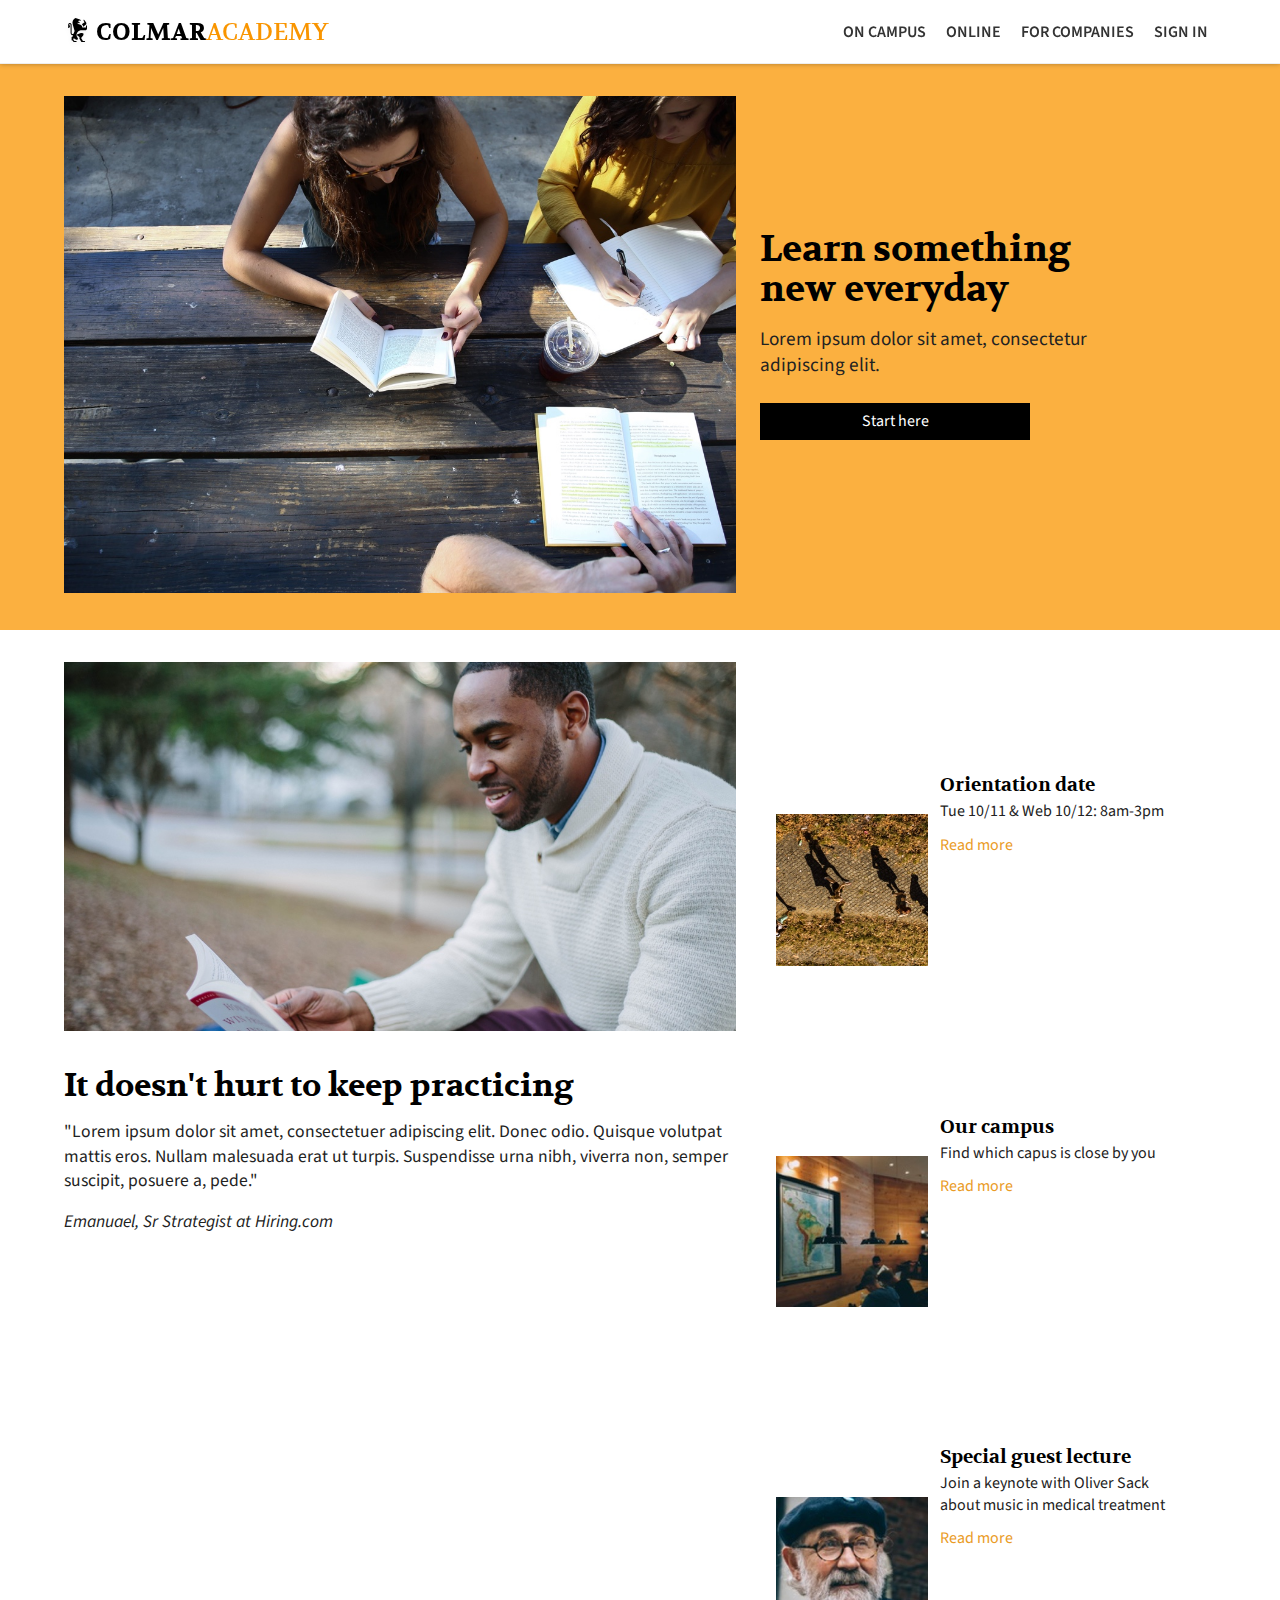
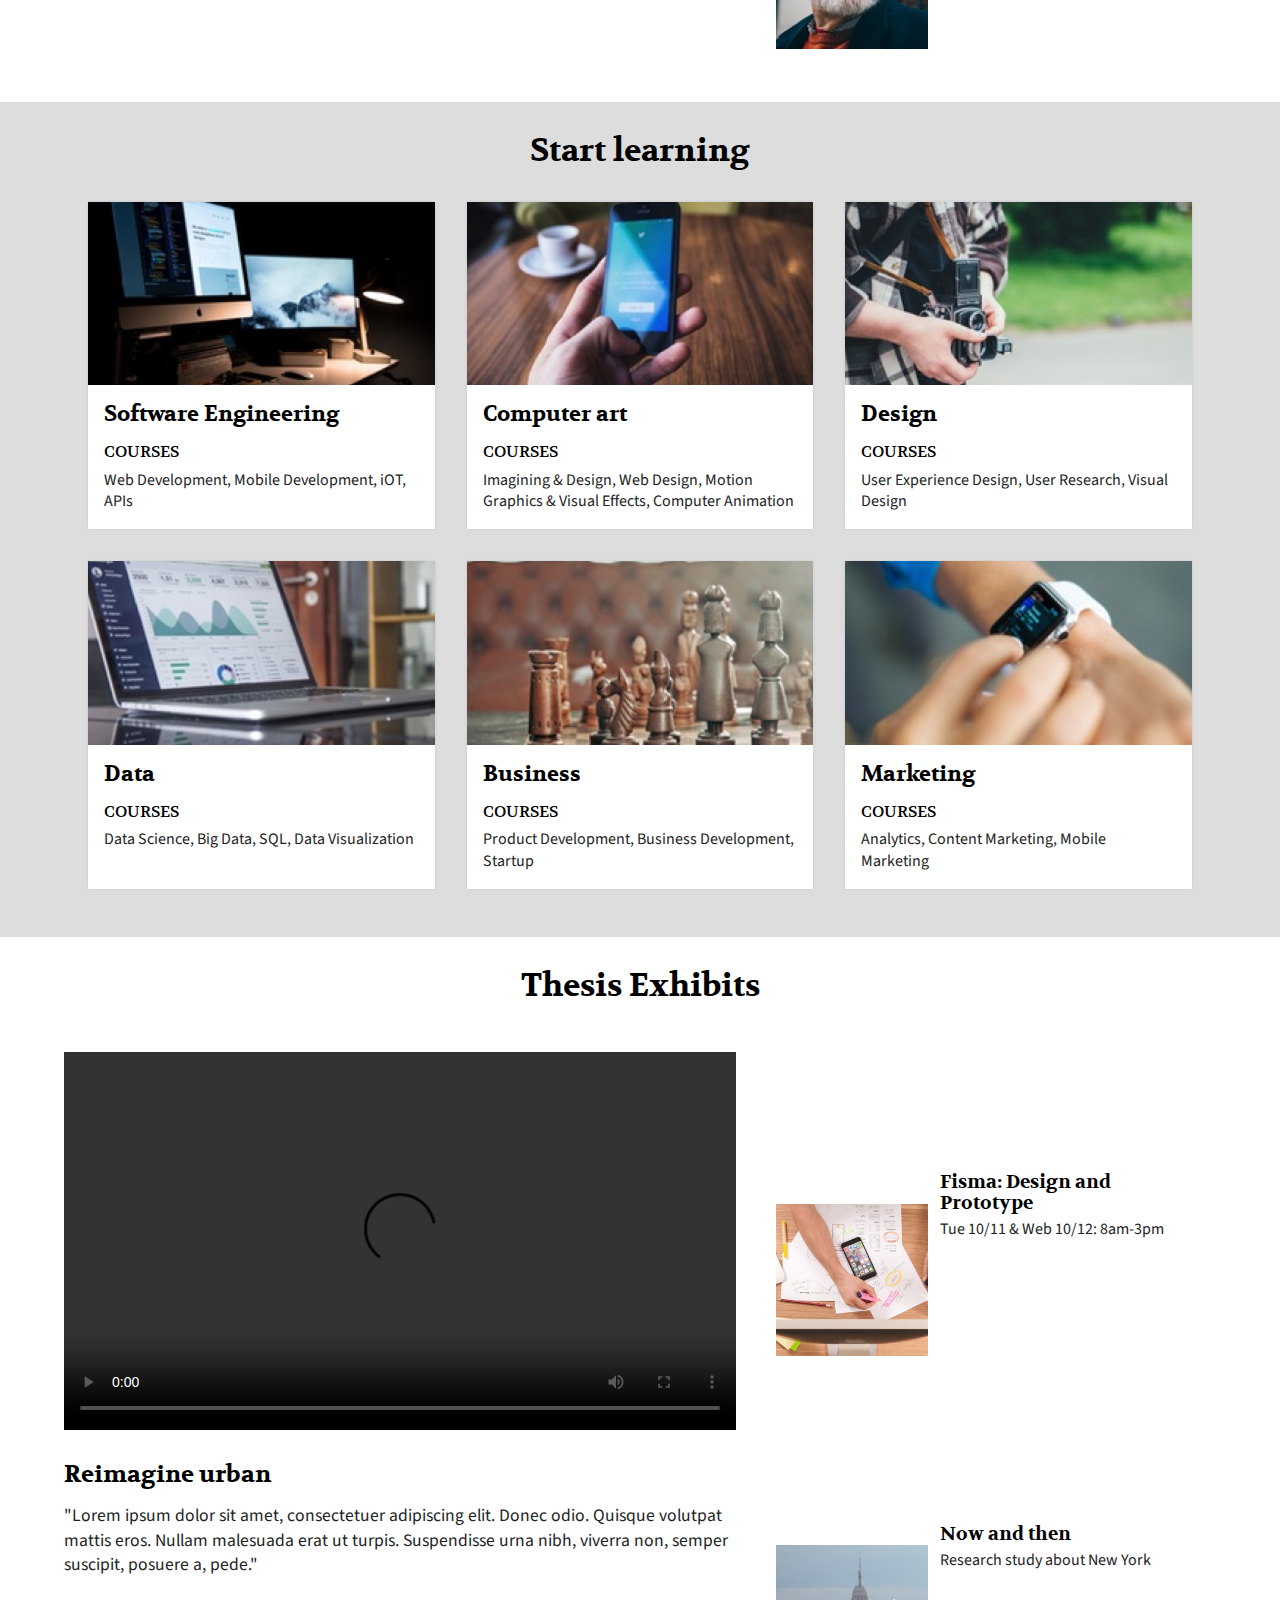
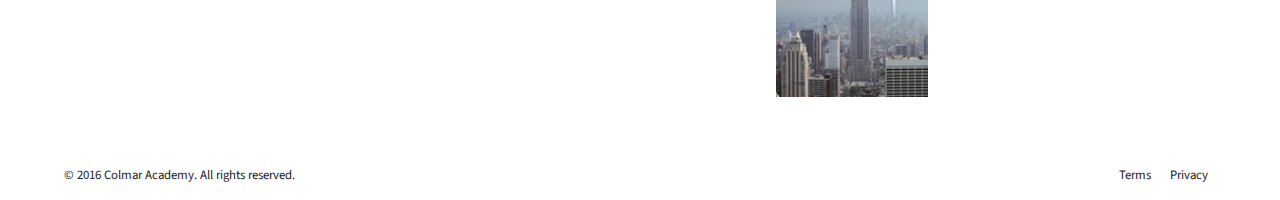
==== 04-colmar-academy/index.html @ 9c374e3a "Codecademy generated from the project submission page." ====
<!DOCTYPE html>
<html lang="en">
  
<head>
<meta charset="utf-8"/>
  <title>Colmar Academy: Learn Something New Every Day</title>
	<link href="https://fonts.googleapis.com/css?family=Source+Sans+Pro:400,400i,600,700|Volkhov:400,700" rel="stylesheet">
	<link href="resources/css/style.css" rel="stylesheet" type="text/css">
    
  <!-- Real Favicon Generator-->
  <link rel="apple-touch-icon" sizes="180x180" href="resources/img/favicons/apple-touch-icon.png">
  <link rel="icon" type="image/png" sizes="32x32" href="resources/img/favicons/favicon-32x32.png">
  <link rel="icon" type="image/png" sizes="16x16" href="resources/img/favicons/favicon-16x16.png">
  <link rel="manifest" href="resources/img/favicons/manifest.json">
  <link rel="mask-icon" href="resources/img/favicons/safari-pinned-tab.svg" color="#fbb040">
  <link rel="shortcut icon" href="resources/img/favicons/favicon.ico">
  <meta name="apple-mobile-web-app-title" content="ColmarAcademy">
  <meta name="application-name" content="ColmarAcademy">
  <meta name="msapplication-config" content="resources/img/favicons/browserconfig.xml">
  <meta name="theme-color" content="#ffffff">
</head>

<body>
  
	<a class="accessible-skip" href="#wrapper">Skip navigation</a>
  
	<header class="layer" id="siteHeader">
		<div class="inner cf">
			
      <h1 id="siteLogo"><a href="/" ><span id="colmar">Colmar</span><span id="academy">Academy</span></a></h1>
			
      <nav>
				<ul>
					<li id="nav-campus"><a href="#"><span class="text">On Campus</span></a></li>
					<li id="nav-online"><a href="#"><span class="text">Online</span></a></li>
					<li id="nav-companies"><a href="#"><span class="text">For Companies</span></a></li>
					<li id="nav-signin"><a href="#"><span class="text">Sign In</span></a></li>
				</ul>
			</nav>
      
		</div>
	</header>
  
	<div id="wrapper">
    
		<div class="layer cf" id="hero">
			<div class="inner cf">
				<div class="main"><img alt="three students stying at a picnic table" src="resources/img/banner.jpg"></div>
				<div class="aside">
					<h2>Learn something new everyday</h2>
					<p>Lorem ipsum dolor sit amet, consectetur adipiscing elit.</p><a class="button" href="#">Start here</a>
				</div>
			</div>
		</div><!-- end hero -->
    
		<div class="layer sixtyForty cf" id="intro">
			<div class="inner cf">
        
				<div class="main">
          
					<img alt="man reading a book outdoors and smiling" src="resources/img/information-main.jpg">
					<h2>It doesn't hurt to keep practicing</h2>
					<blockquote>
						<p>"Lorem ipsum dolor sit amet, consectetuer adipiscing elit. Donec odio. Quisque volutpat mattis eros. Nullam malesuada erat ut turpis. Suspendisse urna nibh, viverra non, semper suscipit, posuere a, pede."</p><cite>Emanuael, Sr Strategist at Hiring.com</cite>
					</blockquote>
				</div>
				<div class="aside">
          
					<div class="item" id="orientation">
						<div class="image"><img alt="" src="resources/img/information-orientation.jpg"></div>
						<div class="text">
							<h3>Orientation date</h3>
							<p>Tue 10/11 & Web 10/12: 8am-3pm</p><a class="readMore" href="#">Read more</a>
						</div>
					</div>
          
					<div class="item" id="campus">
						<div class="image"><img alt="" src="resources/img/information-campus.jpg"></div>
						<div class="text">
							<h3>Our campus</h3>
							<p>Find which capus is close by you</p><a class="readMore" href="#">Read more</a>
						</div>
					</div>
          
					<div class="item" id="lecture">
						<div class="image"><img alt="" src="resources/img/information-guest-lecture.jpg"></div>
						<div class="text">
							<h3>Special guest lecture</h3>
							<p>Join a keynote with Oliver Sack about music in medical treatment</p><a class="readMore" href="#">Read more</a>
						</div>
					</div>
          
				</div>
        
			</div>
		</div><!-- end intro -->
    
		<div class="layer pv cf" id="programs">
			<div class="inner cf">
				<h2>Start learning</h2>
				<ul id="programList">
          
					<li class="program">
						<a href="#"><span class=""><img alt="Web developer's desk with dual monitors" src="resources/img/course-software.jpg"></span>
						<div class="text">
							<h3>Software Engineering</h3>
							<h4>Courses</h4>
							<ul class="courseList">
								<li>Web Development</li>
								<li>Mobile Development</li>
								<li>iOT</li>
								<li>APIs</li>
							</ul>
						</div>
            </a>
					</li>
          
					<li class="program">
						<a href="#"><span class=""><img alt="hand holding a mobile phone in a coffee shop" src="resources/img/course-computer-art.jpg"></span>
						<div class="text">
							<h3>Computer art</h3>
							<h4>Courses</h4>
							<ul class="courseList">
								<li>Imagining & Design</li>
								<li>Web Design</li>
								<li>Motion Graphics & Visual Effects</li>
								<li>Computer Animation</li>
							</ul>
						</div>
            </a>
					</li>
          
					<li class="program">
						<a href="#"><span class=""><img alt="hands holding a twin-lens reflex camera" src="resources/img/course-design.jpg"></span>
						<div class="text">
							<h3>Design</h3>
							<h4>Courses</h4>
							<ul class="courseList">
								<li>User Experience Design</li>
								<li>User Research</li>
								<li>Visual Design</li>
							</ul>
						</div>
            </a>
            
					</li>
					<li class="program">
						<a href="#"><span class=""><img alt="a laptop displaying analytics data" src="resources/img/course-data.jpg"></span>
						<div class="text">
							<h3>Data</h3>
							<h4>Courses</h4>
							<ul class="courseList">
								<li>Data Science</li>
								<li>Big Data</li>
								<li>SQL</li>
								<li>Data Visualization</li>
							</ul>
						</div></a>
					</li>
          
					<li class="program">
						<a href="#"><span class=""><img alt="a chess board with antique stone pieces" src="resources/img/course-business.jpg"></span>
						<div class="text">
							<h3>Business</h3>
							<h4>Courses</h4>
							<ul class="courseList">
								<li>Product Development</li>
								<li>Business Development</li>
								<li>Startup</li>
							</ul>
						</div></a>
					</li>
          
					<li class="program">
						<a href="#"><span class=""><img alt="a woman interacts with a smart watch on her wrist" src="resources/img/course-marketing.jpg"></span>
						<div class="text">
							<h3>Marketing</h3>
							<h4>Courses</h4>
							<ul class="courseList">
								<li>Analytics</li>
								<li>Content Marketing</li>
								<li>Mobile Marketing</li>
							</ul>
						</div></a>
					</li>
          
				</ul>
			</div>
		</div><!-- end programs -->
    
		<div class="layer sixtyForty cf" id="thesis">
			<div class="inner cf">
				<h2>Thesis Exhibits</h2>
        
				<div class="main">
					<div class="videoWrap">
						<video controls="" height="1080" width="1920"><source src="resources/vid/thesis.mp4" type="video/mp4"> Your browser does not support the video tag.</video>
					</div>
					<h3>Reimagine urban</h3>
					<blockquote>
						<p>"Lorem ipsum dolor sit amet, consectetuer adipiscing elit. Donec odio. Quisque volutpat mattis eros. Nullam malesuada erat ut turpis. Suspendisse urna nibh, viverra non, semper suscipit, posuere a, pede."</p>
					</blockquote>
				</div>
        
				<div class="aside">
          
					<div class="item" id="fisma">
						<div class="image"><img alt="a student reviewing responsive website wireframes" src="resources/img/thesis-fisma.jpg"></div>
						<div class="text">
							<h4>Fisma: Design and Prototype</h4>
							<p>Tue 10/11 & Web 10/12: 8am-3pm</p>
						</div>
					</div>
          
					<div class="item" id="now-and-then">
						<div class="image"><img alt="hi altitude view of the empire state building" src="resources/img/thesis-now-and-then.jpg"></div>
						<div class="text">
							<h4>Now and then</h4>
							<p>Research study about New York</p>
						</div>
					</div>
          
				</div>
        
			</div>
		</div><!-- end thesis -->
    
		<footer class="layer" id="footer">
			<div class="inner cf">
				<small>&copy; 2016 Colmar Academy. All&nbsp;rights&nbsp;reserved.</small>
				<nav>
					<a href="#">Terms</a>
          <a href="#">Privacy</a>
				</nav>
			</div>
		</footer>
	</div><!-- end footer -->
  
</body>
</html>
---- 04-colmar-academy/resources/css/style.css ----
/*********************************************
	Theme Name: Colmar Academy - 
	Description: Codecademy Capstone Project
	Author: Daniel Lamb
	Author URI: http://www.quicksheep.com/
	Version: 2017.11.04
*********************************************/

/* Meyer reset */
html,body,div,span,applet,object,iframe,h1,h2,h3,h4,h5,h6,p,blockquote,pre,a,abbr,acronym,address,big,cite,code,del,dfn,em,img,ins,kbd,q,s,samp,small,strike,strong,sub,sup,tt,var,b,u,i,center,dl,dt,dd,ol,ul,li,fieldset,form,label,legend,table,caption,tbody,tfoot,thead,tr,th,td,article,aside,canvas,details,embed,figure,figcaption,footer,header,hgroup,menu,nav,output,ruby,section,summary,time,mark,audio,video{border:0;font-size:100%;font:inherit;vertical-align:baseline;margin:0;padding:0}article,aside,details,figcaption,figure,footer,header,hgroup,menu,nav,section{display:block}body{line-height:1}ol,ul{list-style:none}blockquote,q{quotes:none}blockquote:before,blockquote:after,q:before,q:after{content:none}table{border-collapse:collapse;border-spacing:0}nav, section, aside { display: block; outline: none; }

/* clearfix ------------ */

.cf:after {
	visibility: hidden;
	display: block;
	font-size: 0;
	content: " ";
	clear: both;
	height: 0;
}
* html .cf {
	zoom: 1;
}
/* IE6 */

*:first-child+html .cf {
	zoom: 1;
}
/* IE7 */

/*********************************************
	Core Structure */

.accessible-skip {
	display: none;
}
/* wrap outer */

.layer {
	text-align: center;
	box-sizing: border-box;
}
/* wrap inner */

.layer .inner {
	margin-left: auto;
	margin-right: auto;
	text-align: left;
	max-width: 1200px;
}
/* pad vertical */

.pv {
	padding-top: 32px;
	padding-bottom: 32px;
}
/* pad vertical */

.ph {
	padding-left: 32px;
	padding-right: 32px;
}
/*********************************************
	Standard Type */

body {
	font-size: 16px;
	line-height: 1.35;
	color: #222;
}
h1 {
	font-weight: 700;
	font-family: 'Volkhov', serif;
	color: black;
}
h2,
h3,
h4,
h5,
h6 {
	font-weight: 700;
	font-family: 'Volkhov', serif;
	line-height: 1.1;
	color: black;
	margin: 32px 0 16px;
	margin: 2rem 0 1rem;
}
h2 {
	font-size: 32px;
	font-size: 2rem;
}
h3 {
	font-size: 24px;
	font-size: 1.5rem;
}
p,
li,
cite,
small,
#wrapper a {
	font-family: 'Source Sans Pro', sans-serif;
	font-weight: 400;
}
a {
	text-decoration: none;
}
blockquote {
	font-size: 17.6px;
	font-size: 1.1rem;
}
blockquote p {
	margin-bottom: 16px;
	line-height: 1.4;
}
blockquote cite {
	font-style: italic;
}
.button {
	display: block;
	text-align: center;
	padding: 8px;
	background: black;
	color: white;
	text-decoration: none;
	margin: 24px 0;
	font-family: 'Volkhov', serif;
	font-weight: 700;
	widtH: 270px;
	max-width: 100%;
	box-sizing: border-box;
}
.button:hover {
	background: white;
	color: black;
}
.readMore {
	color: #ea9b26;
	font-weight: 600;
	text-decoration: none;
	display: inline-block;
	font-family: "source sans pro";
	padding: 2px 0;
	margin-top: 10px;
}
.readMore:hover {
	color: black;
	text-decoration: underline;
}
img {
	max-width: 100%;
}
/*********************************************
	major layer styles */

.sixtyForty .main {
	width: 60%;
	float: left;
}
.sixtyForty .aside {
	width: 40%;
	float: right;
}
@media only screen and (max-width: 480px) {
	.sixtyForty .main,
	.sixtyForty .aside {
		width: 100%;
		float: none;
	}
}
/*********************************************
	Logo */

#siteHeader {
	height: 64px;
	line-height: 64px;
	position: fixed;
	top: 0;
	left: 0;
	width: 100%;
	background: white;
	border-bottom: 1px solid #eee;
	box-shadow: 0 0 5px rgba(0, 0, 0, 0.3);
	z-index: 1000;
}
#wrapper {
	margin-top: 64px;
}
#siteHeader .inner {
	padding-left: 24px;
	padding-right: 24px;
	box-sizing: border-box;
}
#siteLogo {
	margin-top: 16px;
	displaY: inline-block;
	height: 32px;
	padding-left: 32px;
	background: url('../img/ic-logo.svg') top left no-repeat;
	line-height: 32px;
	text-transform: uppercase;
	font-size: 24px;
	font-size: 1.5rem;
	float: left;
}
#siteLogo a {
	color: inherit;
	width: 32px;
	height: 32px;
	display: inline-block;
}
#siteLogo a:hover {
	opacity: 0.66;
	-ms-filter: "progid:DXImageTransform.Microsoft.Alpha(Opacity=66)";
}
#colmar,
#academy {
	padding: 0;
}
#academy {
	color: #f99500;
	font-weight: 400;
}
/* videos ------------ */

.videoWrap {
	position: relative;
	padding-bottom: 56.25%;
	height: 0;
	overflow: hidden;
}
.videoWrap video {
	position: absolute;
	top: 0;
	left: 0;
	width: 100%;
	height: 100%;
}
/*********************************************
	Navigation */

#siteHeader nav {
	display: inline-block;
	float: right;
	height: 64px;
}
#siteHeader nav li {
	display: inline;
}
#siteHeader nav li a {
	font-family: 'source sans pro';
	font-weight: 600;
	text-transform: uppercase;
	color: #333;
	text-decoration: none;
	margin: 0 8px;
	line-height: 32px;
}
#siteHeader nav li a:hover {
	color: black;
	background-color: #FBB040;
}
/*********************************************
	Hero */

#hero {
	background: #FBB040;
}
#hero .inner {
	display: -webkit-box;
	display: -ms-flexbox;
	display: flex;
	-ms-flex-wrap: wrap;
	flex-wrap: wrap;
	width: 100%;
}
#hero .main {
	width: 60%;
	box-sizinG: border-box;
}
#hero .aside {
	width: 40%;
	-ms-flex-item-align: center;
	align-self: center;
	padding-right: 10%;
}
#hero h2 {
	margin-top: 0;
}
#hero h2,
#hero p {
	max-width: 400px;
}
#hero h2 {
	font-size: 36.8px;
	font-size: 2.3rem;
}
#hero p {
	font-size: 19.2px;
	font-size: 1.2rem;
}
/*********************************************
	Intro */

.main,
.aside {
	box-sizing: border-box;
}
.main {
	padding: 32px 24px;
}
.aside {
	padding: 32px 0;
}
.aside .item {
	display: -webkit-box;
	display: -ms-flexbox;
	display: flex;
	padding: 16px 30px 16px 16px;
}
.aside .item:first-child {
	padding-top: 0;
}
.aside .image {
	width: 35%;
	padding-top: 35%;
	-ms-flex-negative: 0;
	flex-shrink: 0;
}
.aside .text {
	padding: 0 10% 0 12px;
	-ms-flex-item-align: center;
	align-self: center;
}
.aside .text h3,
.aside .text h4 {
	margin-top: 0;
	margin-bottom: 4.8px;
	margin-bottom: 0.3rem;
	font-size: 19.2px;
	font-size: 1.2rem;
}
/*
.sixtyForty .aside {
	border-left: 1px solid #eee;
}
.sixtyForty .aside .item {
	 border-top: 1px solid #eee; 
}
*/

.sixtyForty .aside .item:first-child {
	border-top: none;
}

/*********************************************
	Programs */

#programs {
	padding-right: 72px;
	padding-left: 72px;
	background: #ddd;
}
#programs h2 {
	margin-top: 0;
	text-align: center;
}
#programList {
	display: -webkit-box;
	display: -ms-flexbox;
	display: flex;
	-webkit-box-align: stretch;
	-ms-flex-align: stretch;
	align-items: stretch;
	-webkit-box-pack: justify;
	-ms-flex-pack: justify;
	justify-content: space-between;
	-ms-flex-wrap: wrap;
	flex-wrap: wrap;
}
.program {
	-ms-flex-preferred-size: 300px;
	flex-basis: 300px;
	-webkit-box-flex: 1;
	-ms-flex-positive: 1;
	flex-grow: 1;
	display: block;
	background: white;
	margin: 16px;
	-webkit-transition: all 0.25s ease-in-out;
	transition: all 0.25s ease-in-out;
	box-shadow: 0 0 3px rgba(0, 0, 0, 0.1);
}
.program span {
	overflow: hidden;
}
.program img {
	-webkit-transform: scale(1.125);
	transform: scale(1.125);
	-webkit-transition: all 0.5s ease-in-out;
	transition: all 0.5s ease-in-out;
}
.program:hover {
	-webkit-transform: scale(1.02);
	transform: scale(1.02);
	box-shadow: 0 5px 10px rgba(0, 0, 0, 0.3);
}
.program a {
	text-decoration: none;
	color: inherit;
}
.program span {
	display: block;
	background: #ddd;
}
.program .text {
	padding: 16px;
}
.program h3 {
	margin: 0;
	margin-bottom: 16px;
	font-size: 22.4px;
	font-size: 1.4rem;
	line-height: 1.2;
}
.program h4 {
	margin: 8px 0;
	text-transform: uppercase;
	font-weight: 400;
}
.courseList li {
	display: inline;
}
.courseList li:after {
	content: ", ";
}
.courseList li:last-child:after {
	content: '';
}

/*********************************************
	Programs */

#thesis h2 {
	text-align: center;
}


/*********************************************
	Footer */

footer {
	font-size: 0.8rem;
}
footer .inner {
	paddinG: 16px 24px;
	box-sizing: border-box;
}
footer nav {
	float: right;
	displaY: inline-block;
}
footer nav a {
	padding: 8px;
	color: inherit;
}
footer nav a:hover {
	text-decoration: underline;
}

/*********************************************
	Media Queries */

@media only screen and (max-width: 880px) {
	.layer .main,
	.layer .aside,
	#hero .main,
	#hero .aside {
		width: 50%;
	}
}
@media only screen and (max-width: 750px) {
	#hero .inner {
		display: block;
	}
	#hero .main,
	#hero .aside {
		width: 100%;
		margin: 0;
		padding: 0;
	}
	#hero .aside {
		padding: 24px 16px;
	}
	#hero h2,
	#hero p {
		max-width: none;
	}
	#hero h2 {
		font-size: 1.8rem;
	}
	#siteHeader nav li a .text {
		displaY: none;
	}
	#siteHeader nav li a {
		background-position: center center;
		background-repeat: no-repeat;
		width: 32px;
		height: 32px;
		display: inline-block;
		margin-top: 16px;
	}
	#siteHeader nav li a:hover {
		background-color: transparent;
		opacity: 0.66;
		-ms-filter: "progid:DXImageTransform.Microsoft.Alpha(Opacity=66)";
	}
	#nav-campus a {
		background-image: url('../img/ic-on-campus.svg');
	}
	#nav-online a {
		background-image: url('../img/ic-online.svg');
	}
	#siteHeader nav #nav-companies {
		displaY: none;
	}
	#nav-signin a {
		background-image: url('../img/ic-login.svg');
	}
}
@media only screen and (max-width: 640px) {
	.layer .main,
	.layer .aside {
		width: 100%;
	}
	.aside {
		padding: 16px 0;
	}
	.aside .item {
		display: block;
		padding: 0 16px 16px 16px;
	}
	.aside .item .image {
		background-size: cover;
		background-position: center;
		padding-top: 50%;
		overflow: hidden;
	}
	.aside .item img {
		display: none;
	}
	.aside .item .text {
		padding: 16px 0 0 0;
	}
	.aside .item .image,
	.aside .item .text {
		width: 100%;
	}
	#orientation .image {
		background-image: url('../img/information-orientation.jpg');
	}
	#campus .image {
		background-image: url('../img/information-campus-mobile.jpg');
	}
	#lecture .image {
		background-image: url('../img/information-guest-lecture-mobile.jpg');
	}
	#orientation .image {
		background-image: url('../img/information-orientation.jpg');
	}
	#thesis .aside {
		display: none;
	}
}
@media only screen and (max-width: 500px) {
	#academy,
	#colmar {
		display: none !important;
	}
	#siteHeader nav,
	#siteHeader ul,
	#siteHeader nav li,
	#siteHeaderh1 {
		display: inline;
		float: none;
		margin: 0;
		padding: 0;
	}
	#siteHeader h1,
	#siteHeader nav li a {
		display: inline-block !important;
		margin: 16px 0 0 0 !important;
		paddinG: 0 !important;
		box-sizing: border-box !important;
		height: 32px;
		line-height: 32px;
		background-position: center !important;
		float: none !important;
		width: 23%;
	}
	#siteHeader h1:hover {
		opacity: 0.66 !important;
	}
	#siteHeader .inner {
		text-align: center;
		padding: 0;
	}
}
@media only screen and (max-width: 480px) {
	#intro .main {
		display: none;
	}
	#programs {
		padding: 32px 16px;
	}
	#programs span,
	.program h4,
	.program .courseList {
		display: none;
	}
	.program h3 {
		margin: 0;
		padding: 8px;
	}
	#programList {
		displaY: block;
	}
	.program {
		display: block;
		margin: 0 0 8px 0;
	}
	.program:hover {
		-webkit-transform: none;
		transform: none;
		box-shadow: inherit;
		background-color: #FBB040;
	}
	footer nav {
		display: none;
	}
}
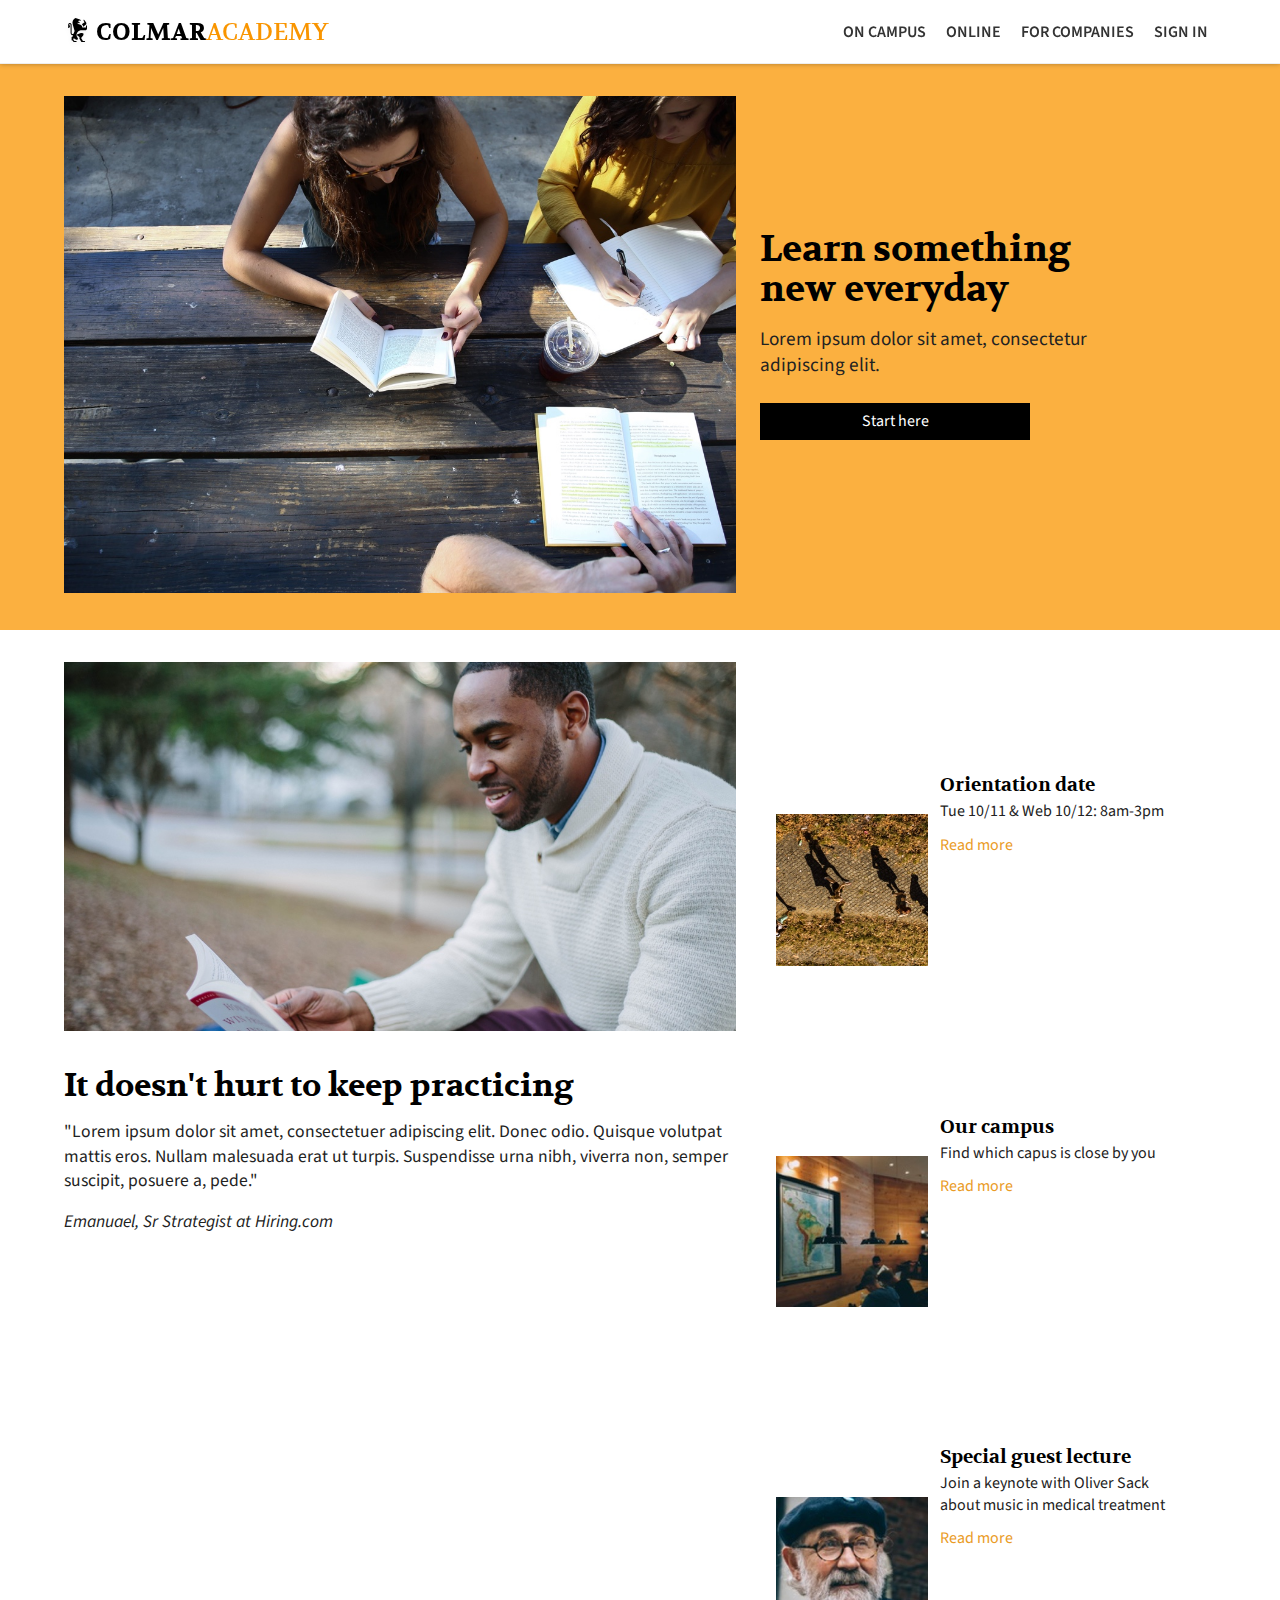
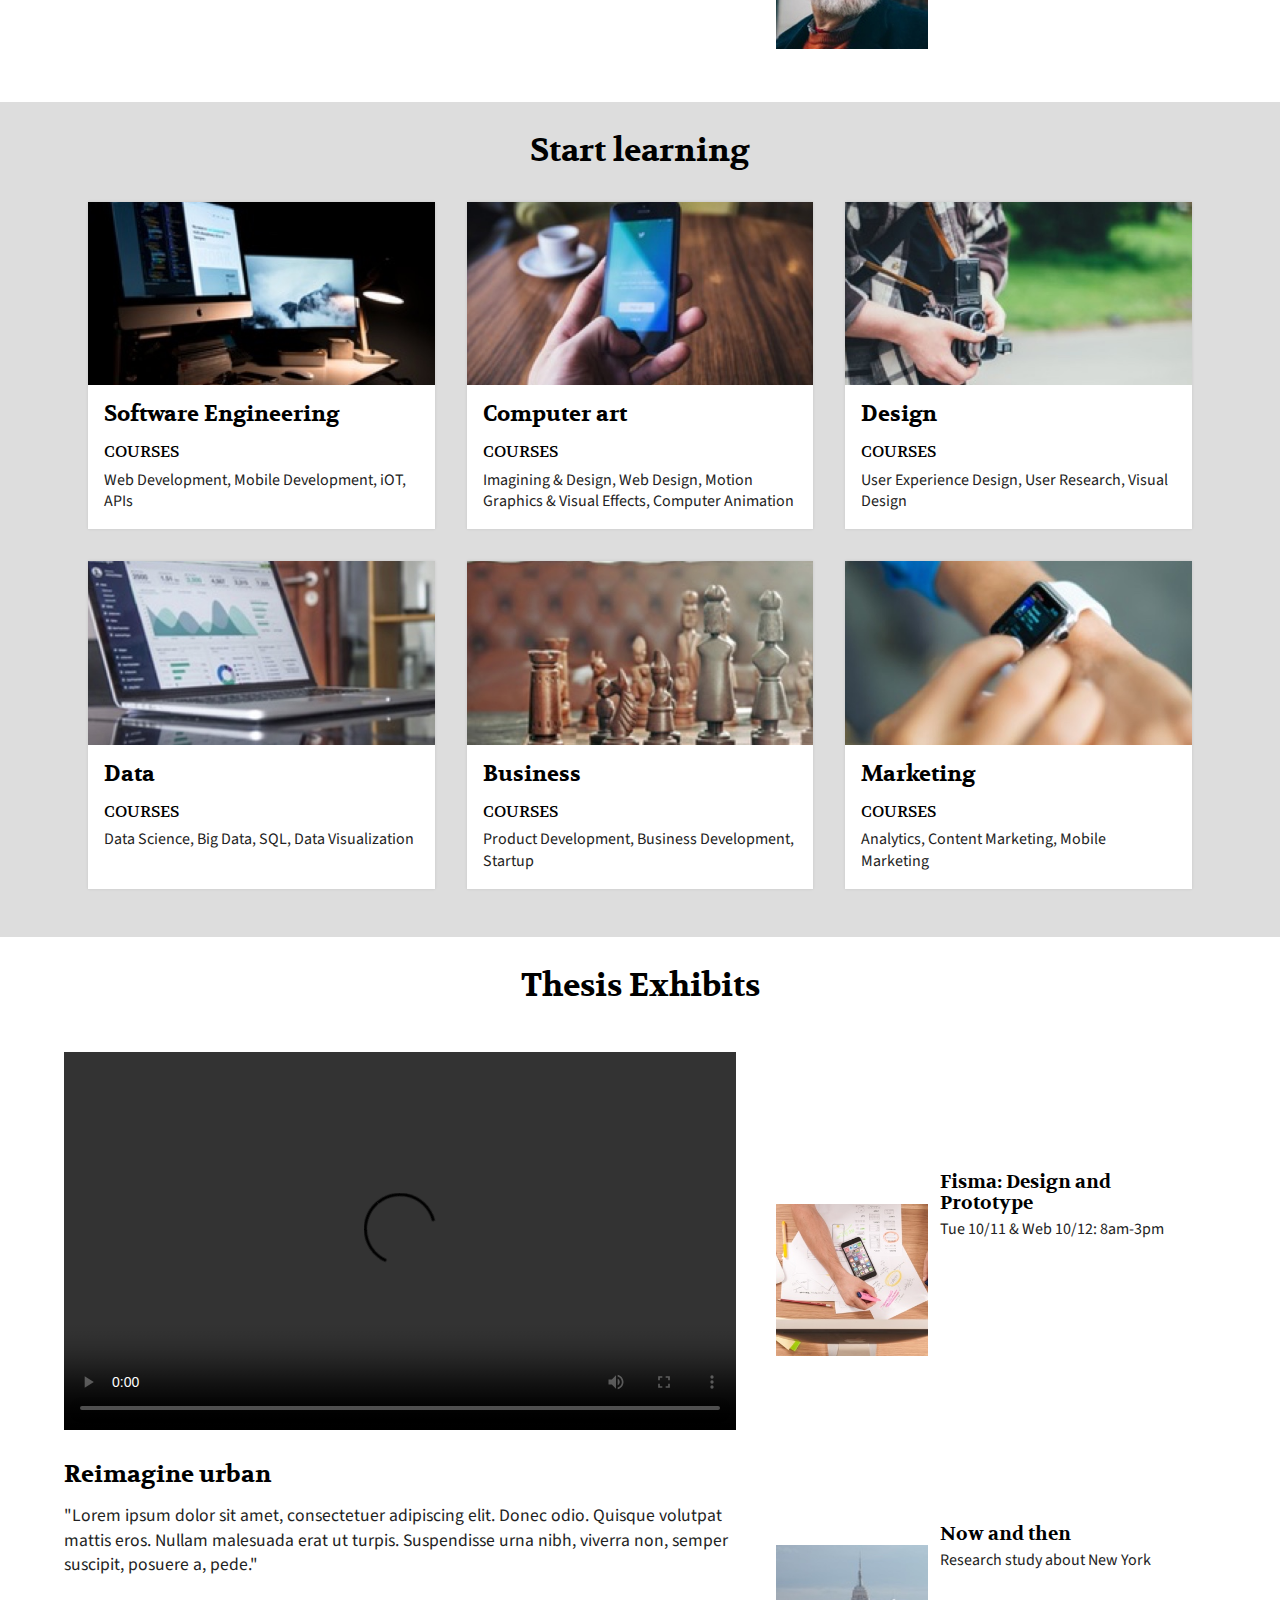
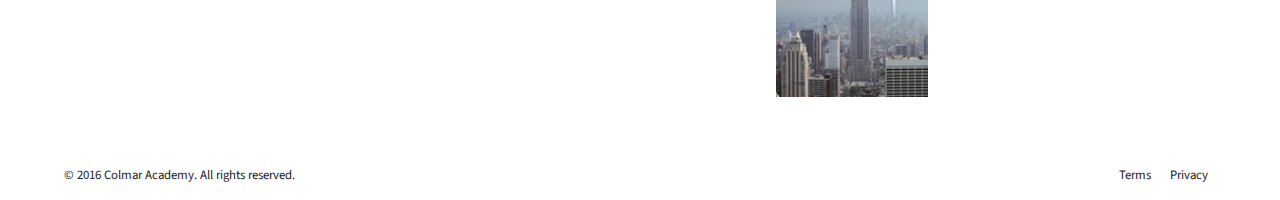
==== commit 374065b7: "Cleaned up the tabs because they imported oddly;" ====
--- a/04-colmar-academy/index.html
+++ b/04-colmar-academy/index.html
@@ -237,4 +237,4 @@
 	</div><!-- end footer -->
   
 </body>
-</html>+</html> 
